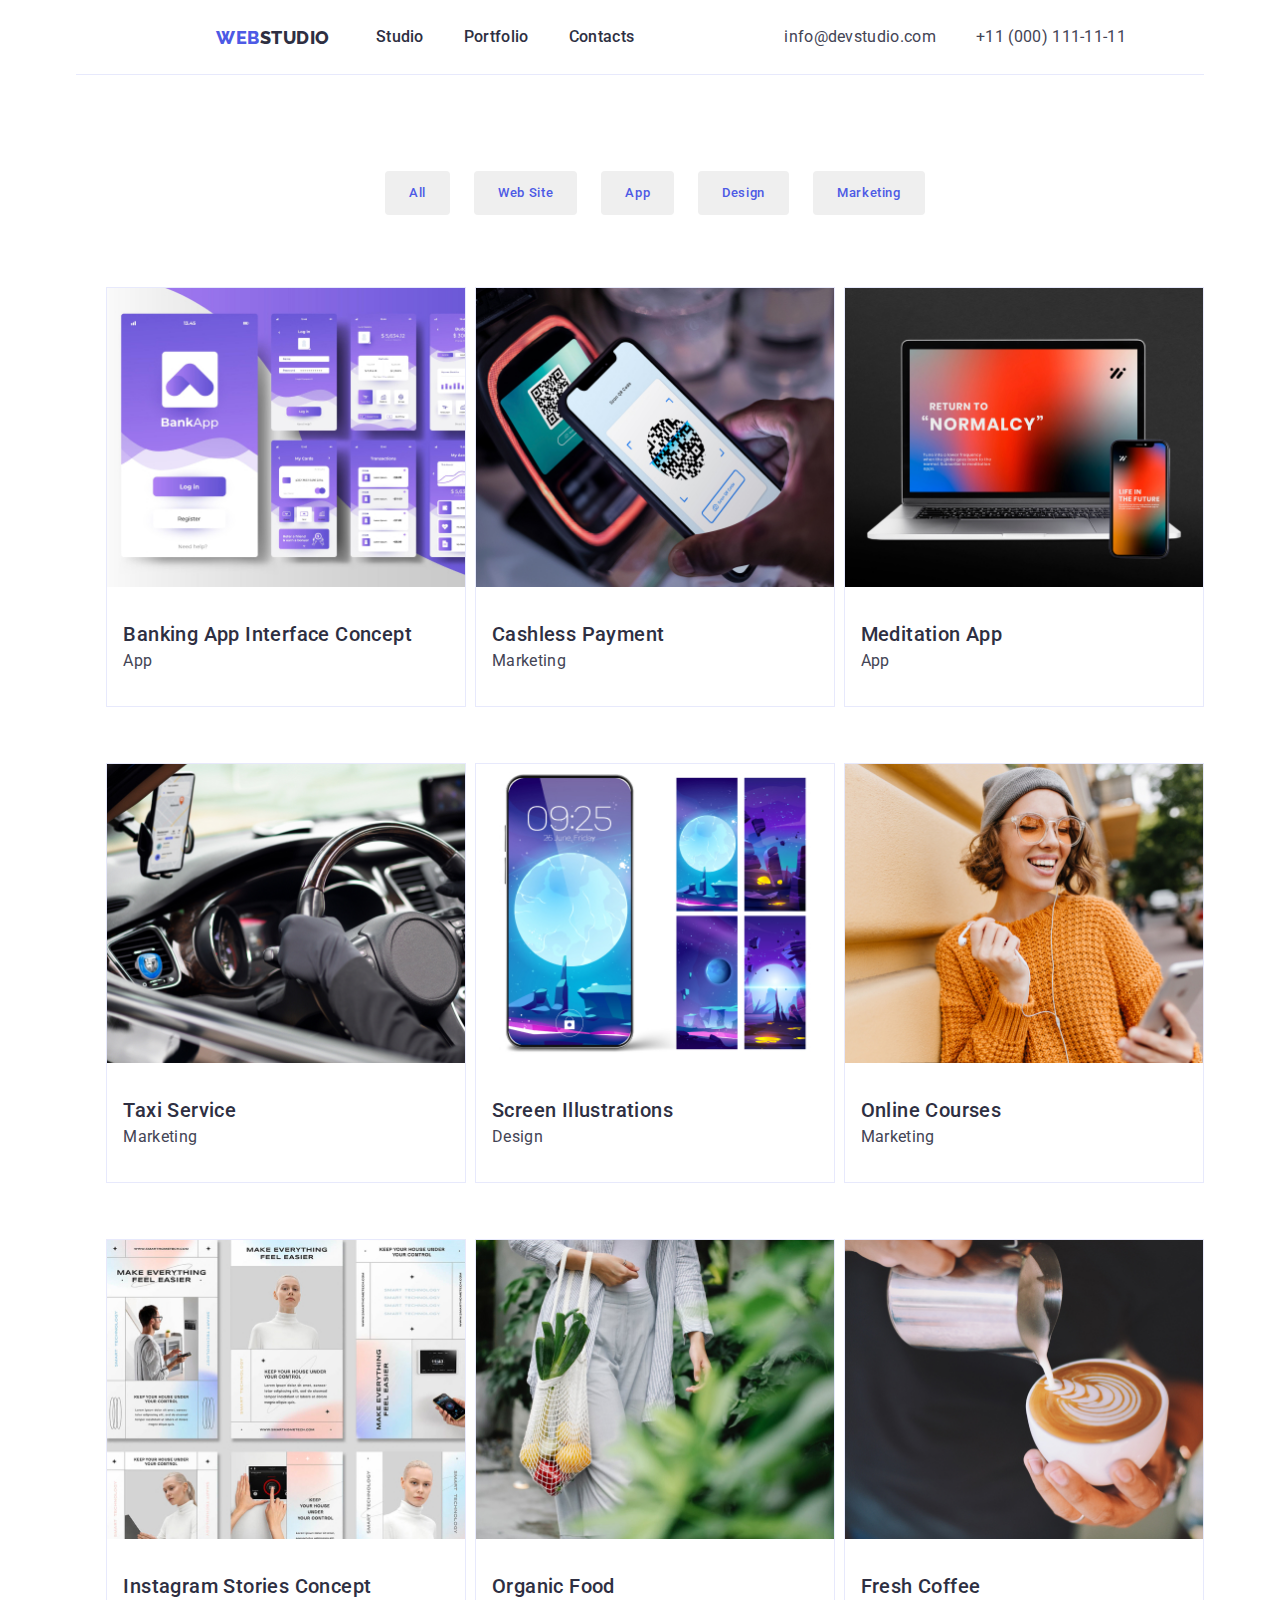
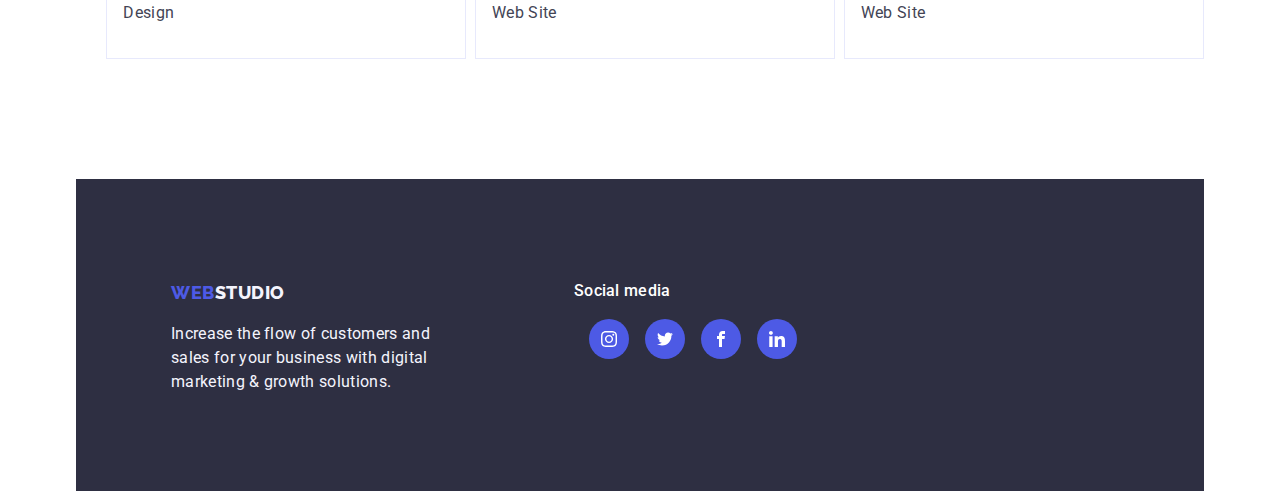
==== portfolio.html @ e287d004 "Initial commit" ====
<!DOCTYPE html>
<html lang="en">
<head>
    <meta charset="UTF-8">
    <meta name="viewport" content="width=device-width, initial-scale=1.0">
    <title>Porfolio</title>

    <link rel="preconnect" href="https://fonts.googleapis.com">
    <link rel="preconnect" href="https://fonts.gstatic.com" crossorigin>
    <link href="https://fonts.googleapis.com/css2?family=Raleway:wght@800&family=Roboto:wght@400;500;700;900&display=swap" rel="stylesheet"/>

    <link rel="stylesheet" href="https://cdnjs.cloudflare.com/ajax/libs/modern-normalize/2.0.0/modern-normalize.min.css" 
        integrity="sha512-4xo8blKMVCiXpTaLzQSLSw3KFOVPWhm/TRtuPVc4WG6kUgjH6J03IBuG7JZPkcWMxJ5huwaBpOpnwYElP/m6wg==" 
        crossorigin="anonymous" referrerpolicy="no-referrer" />

    <link rel="stylesheet" href="./css/styles.css"/>
</head>

<body class="container">
    <!-- HEADING SECTION -->
    <header>
        <div class="header-container container">
            <a class="link" href="./index.html">
                <h4 class="nav-logo"><span class="logo">WEB</span>STUDIO</h4>
            </a>
            <nav>
                <ul class="list nav-list">
                    <li>
                        <a class="link nav-items" href="#">Studio</a>
                    </li>
                    <li>
                        <a class="link nav-items" href="./portfolio.html" target="_blank">Portfolio</a>
                    </li>
                    <li>
                        <a class="link nav-items" href="#">Contacts</a>
                    </li>
                </ul>
            </nav>
            
                <ul class="list contact-list">
                    <li>
                        <a class="link contact-item" href="mailto:info@devstudio.com">
                            info@devstudio.com
                        </a>
                    </li>
                    <li>
                        <a class="link contact-item" href="tel:+11(000)111-11-11">
                            +11 (000) 111-11-11
                        </a>
                    </li>
                </ul>
        </div>
    </header>
    
    <main>
    <!-- FILTER SECTION -->
        <section class="filter-section">
            <div class="filter-container container">
                <button class="filter-button button" type="button">All</button>
                <button class="filter-button button" type="button">Web Site</button>
                <button class="filter-button button" type="button">App</button>
                <button class="filter-button button" type="button">Design</button>
                <button class="filter-button button" type="button">Marketing</button>
            </div>
        </section>
      

    <!-- PROJECT CARDS -->
        <section class="project-section">
            <div class="project-card-container container">
                <ul class="list project-card-list">
                        <li class="project-card">
                            <img src="images/portfolio1.jpg" alt="banking app" />
                            <h3 class="card-titles titles">Banking App Interface Concept</h3>
                            <p class="card-text text">App</p>
                        </li>
                        <li class="project-card">
                            <img src="images/portfolio2.jpg" alt="cashless" />
                            <h3 class="card-titles titles">Cashless Payment</h3>
                            <p class="card-text text">Marketing</p>
                        </li>
                        <li class="project-card">
                            <img src="images/portfolio3.jpg" alt="meditation app" />
                            <h3 class="card-titles titles">Meditation App</h3>
                            <p class="card-text text">App</p>
                        </li>
                  
                        <li class="project-card">
                            <img src="images/portfolio4.jpg" alt="taxi service" />
                            <h3 class="card-titles titles">Taxi Service</h3>
                            <p class="card-text text">Marketing</p>
                        </li>
                        <li class="project-card">
                            <img src="images/portfolio5.jpg" alt="screen illustration" />
                            <h3 class="card-titles titles">Screen Illustrations</h3>
                            <p class="card-text text">Design</p>
                        </li>
                        <li class="project-card">
                            <img src="images/portfolio6.jpg" alt="girl in yellow shirt" />
                            <h3 class="card-titles titles">Online Courses</h3>
                            <p class="card-text text">Marketing</p>
                        </li>
                        <li class="project-card">
                            <img src="images/portfolio7.jpg" alt="instagram stories" />
                            <h3 class="card-titles titles">Instagram Stories Concept</h3>
                            <p class="card-text text">Design</p>
                        </li>
                        <li class="project-card">
                            <img src="images/portfolio8.jpg" alt="organic food" />
                            <h3 class="card-titles titles">Organic Food</h3>
                            <p class="card-text text">Web Site</p>
                        </li>
                        <li class="project-card">
                            <img src="images/portfolio9.jpg" alt="coffee" />
                            <h3 class="card-titles titles">Fresh Coffee</h3>
                            <p class="card-text text">Web Site</p>
                        </li>
                </ul>
            </div>
        </section>
    </main>

    <!-- FOOTER SECTION -->
    <footer class="bg-dark footer">
        <div class="footer-col-1 container">
            <a class="footer-link link" href="./index.html">
                <h4 class="footer-logo"><span class="logo">WEB</span>STUDIO</h4>
            </a>
            <p class="footer-text">Increase the flow of customers and <br />
                sales for your business with digital <br />
                marketing & growth solutions.
            </p>
        </div>
        <div class="footer-col-2 container">
            <div class="footer-socials container">
                <p class="footer-text-socials">Social media</p>
                <div class="footer-list container">
                    <a class="footer-icon" href="#">
                        <svg width="16" height="16">
                            <use href="./images/icons.svg#instagram-2"></use>
                        </svg>
                    </a>
                    <a class="footer-icon" href="#">
                        <svg width="16" height="16">
                            <use href="./images/icons.svg#twitter-1"></use>
                        </svg>
                    </a>
                    <a class="footer-icon" href="#">
                        <svg width="16" height="16">
                            <use href="./images/icons.svg#facebook"></use>
                        </svg>
                    </a>
                    <a class="footer-icon" href="#">
                        <svg width="16" height="16">
                            <use href="./images/icons.svg#linkedin-1"></use>
                        </svg>
                    </a>
                </div>
            </div>
        </div>
    </footer>
</body>
</html>
---- css/styles.css ----
:root {
    --cloud: #F4F4FD;
    --cornflower: #E7E9FC;
    --iris: #4D5AE5;
    --navy-blue: #2E2F42;
    --slate: #434455;
    --ocean: #404BBF;
    --green: #31D0AA;
    --light_slate: #8E8F99;
}

*,
*::before,
*::after {
    box-sizing: border-box;
    margin: 0;
    padding: 0;
}

body {
    font-family: "Roboto", sans-serif;
    /* width: 1440px; */
    /* max-width: 100%; */
}

.container {
    width: 1158px;
    margin: 0 auto;
    padding: 0 15px;
}

img {
    display: block;
    max-width: 100%;
}

.section {
    padding-top: 120px;
}

/* GENERAL STYLING */
.link {
    text-decoration: none;
}

.link:hover, 
.link:active,
.link:focus {
    color: var(--ocean);
}

.list {
    list-style: none;
    padding-left: 0;
}

.logo {
    font-family: "Raleway", sans-serif;
    color: var(--iris);
    font-size: 18px;
    font-weight: 800;
    line-height: 1.3; /* 116.667% */
    letter-spacing: 0.54px;
    text-transform: uppercase;
}

.bg-dark {
    background-color: var(--navy-blue);
}

.main-title {
    color: var(--navy-blue);
    font-size: 36px;
    font-weight: 700;
    line-height: 40px; /* 111.111% */
    letter-spacing: 0.72px;
    text-transform: capitalize;
    text-align: center;
}

.titles {
    color: var(--navy-blue);
    font-size: 20px;
    font-weight: 500;
    line-height: 1.5; /* 120% */
    letter-spacing: 0.4px;
}

.text {
    color: var(--slate);
    line-height: 1.5; /* 150% */
    letter-spacing: 0.32px;
}

.button {
    cursor: pointer;
    font-family: "Roboto", sans-serif;
}


/* NAVIGATION STYLING */
.nav-logo {
    font-family: "Raleway", sans-serif;
    color: var(--navy-blue);
    font-size: 18px;
    font-weight: 800;
    line-height: 1.3; /* 116.667% */
    letter-spacing: 0.54px;
    text-transform: uppercase;
    padding-top: 25.5px;
    padding-bottom: 25.5px;
    margin-left: 125px;
}

.nav-list {
    display: flex;
    justify-content: center;
    gap: 40px;
    margin-left: 46px;
} 

.nav-items {
    color: var(--navy-blue);
    font-weight: 500;
    line-height: 1.5; /* 150% */
    letter-spacing: 0.32px;
}

.contact-list {
    display: flex;
    justify-content: center;
    gap: 40px;
    margin-left: 150px;
}

.contact-item {
    color: var(--slate);
    line-height: 1.5; /* 150% */
    letter-spacing: 0.32px;
}

.header-container {
    display: flex;
    align-items: center;
    border-bottom: 1px solid var(--CORNFLOWER, #E7E9FC);
    background: var(--WHITE, #FFF);
}

header {
    display: flex;
}

/* HERO SECTION STYLING */
.hero-text {
    color: white;
    font-size: 56px;
    font-weight: 700;
    line-height: 60px; /* 107.143% */
    letter-spacing: 1.12px;
    text-align: center;
    padding-bottom: 48px;
}

.hero-button {
    font-weight: 500;
    line-height: 1.5; /* 150% */
    letter-spacing: 0.64px;
    color: white;
    background: var(--iris);
    border-radius: 4px;
    border: none;
    display: block;
    margin: 0 auto;
    padding: 16px 32px;
}

.hero-button:focus,
.hero-button:active,
.hero-button:hover {
    background: var(--ocean);
    box-shadow: 0 0 10px 5px rgba(46, 47, 66, .45)
}

.hero-container {
    padding-top: 188px;
    padding-bottom: 188px;
    background: linear-gradient(to bottom, 
    rgba(46, 47, 66, 0.7), 
    rgba(46, 47, 66, 0.7)),
    url("../images/people-office\ 1.jpg");
    background-size: cover;
}


/* PORTFOLIO BUTTONS */
.filter-button {
    color: var(--iris);
    font-weight: 500;
    line-height: 1.5; /* 150% */
    letter-spacing: 0.64px;
    border-radius: 4px;
    border: none;
    border-radius: 4px;
    padding: 12px 24px;
}

.filter-button:hover,
.filter-button:focus,
.filter-buttons:active {
    color: white;
    background-color: var(--ocean);
    cursor: pointer;
    box-shadow: 0 0 10px 5px rgba(46, 47, 66, .45);
}

.filter-container {
    display: flex;
    gap: 24px;
    justify-content: center;
}

.filter-section {
    padding-top: 96px;
    padding-bottom: 72px;
}

/* PORTFOLIO PROJECT CARDS */
.project-card-list {
    display: flex;
    flex-wrap: wrap;
    justify-content: center;
    gap: 8px;
    padding-left: 15px;
    padding-right: 15px;
}

.project-card {
    width: 360px;
    height: 420px;
    padding-bottom: 0px;
    margin: 0 auto;
    border: 1px solid var(--CORNFLOWER, #E7E9FC);
    background: var(--WHITE, #FFF); 
    margin-bottom: 48px;
}

.project-card:hover,
.project-card:active,
.project-card:focus {
    box-shadow: 10px 10px 8px 5px rgba(46, 47, 66, .45);
    cursor: pointer;
}

.project-section {
    padding-bottom: 72px;
}

.card-titles {
    padding-top: 32px;
    padding-left: 16px;
    padding-right: 16px;
}

.card-text {
    padding-bottom: 32px;
    padding-left: 16px;
    padding-right: 16px;
}

/* BENEFIT SECTION STYLING */
.benefit-list {
    display: flex;
    justify-content: center;
    gap: 24px;
    flex-shrink: 1;
}

.benefits-container {
    padding-left: 50px;
    padding-right: 50px;
}

.benefits-icon {
    padding: 24px 0;
    text-align: center;
    border-radius: 4px;
    background: var(--CLOUD, #F4F4FD);
}

/* WHAT WE ARE DOING SECTION STYLING */
.services-list {
    display: flex;
    justify-content: center;
    gap: 20px;
    flex-shrink: 1;
}

/* OUR TEAM SECTION STYLING */
.team-list {
    display: flex;
    justify-content: center;
    align-items: center;
    gap: 32px;
}

.main-title {
    margin-bottom: 72px;
}

.team-titles,
.team-text {
    text-align: center;
}

.team-titles {
    margin-top: 32px;
}

.card {
    max-width: 264px;
    margin: 0 auto;
    border-radius: 0px 0px 4px 4px;
    background: var(--WHITE, #FFF);
    box-shadow: 0px 2px 1px 0px rgba(46, 47, 66, 0.08), 
                0px 1px 1px 0px rgba(46, 47, 66, 0.16), 
                0px 1px 6px 0px rgba(46, 47, 66, 0.08);
    flex-shrink: 1;
}

.team-container {
    background-color: var(--cloud);
    padding-top: 120px;
    padding-bottom: 120px;
    padding-left: 50px;
    padding-right: 50px;
}

.team-socials {
    display: flex;
    justify-content: center;
    gap: 14px;
    padding-top: 8px;
}

.team-icon {
    background-color: var(--iris);
    border-radius: 50%;
    height: 40px;
    width: 40px;
    display: flex;
    align-items: center;
    justify-content: center;
    margin-bottom: 32px;
    fill: white;
}

.team-icon:hover,
.team-icon:focus,
.team-icon:active {
    background-color:#31D0AA
}


/* CUSTOMERS STYLING */
.customers h2{
    color: var(--NAVY-BLUE, #2E2F42);
    text-align: center;
    font-size: 36px;
    font-weight: 700;
    line-height: 40px; /* 111.111% */
    letter-spacing: 0.72px;
    padding-top: 120px;
    padding-bottom: 72px;
}

.customers {
    background: #FFF;
}

.customer-icon {    
    display: flex;
    margin: 0 auto;
    padding-bottom: 120px;
    padding-left: 60px;
    gap: 12px;
}

.customer-logo:hover,
.customer-logo:focus,
.customer-logo:active,
.customer-items:hover,
.customer-items:focus,
.customer-items:active {
    fill: var(--ocean);
    border: 1px solid var(--ocean);
    width: 158px;
    height: 78px;
    border-radius: 4px;
}

.customer-items {
    width: 158px;
    height: 78px;
    border-radius: 4px;
    border: 1px solid var(--LIGHT-SLATE, #8E8F99);
}

.customer-logo {
    padding: 16px 32px;
    fill: var(--light_slate);
    display:flex;
    margin: 0 auto;
}


/* FOOTER STYLING */
.footer-logo {
    font-family: "Raleway", sans-serif;
    color: var(--cloud);
    font-size: 18px;
    font-weight: 800;
    line-height: 1.3; /* 116.667% */
    letter-spacing: 0.54px;
    text-transform: uppercase;
    padding-bottom: 17.5px;
    padding-left: 80px;
    padding-top: 101.5px;
    padding-right: 259px;
}

.footer-text {
    color: var(--cloud);
    line-height: 1.5; /* 150% */
    letter-spacing: 0.32px;
    padding-left: 80px;
    padding-bottom: 100px;
 
}

footer {
    display: flex;
    height: 312px;
}

.footer-col-1 {
    display: flex;
    flex-direction: column;
}

.footer-col-2 {
    display: flex;
    flex-direction: column;
}

.footer-socials {
    display: flex;
    flex-direction: column;
    margin: 0;
    padding: 0;
}

.footer-text-socials {
    color: white;
    font-weight: 500;
    line-height: 24px; /* 150% */
    letter-spacing: 0.32px;
    display: flex;
    padding-bottom: 16px;
    padding-top: 100px;
}

.footer-list {
    display: flex;
    gap: 16px;
}

.footer-icon {
    background-color: var(--iris);
    border-radius: 50%;
    height: 40px;
    width: 40px;
    display: flex;
    align-items: center;
    justify-content: center;
    margin-bottom: 32px;
    fill: white;
}

.footer-icon:hover,
.footer-icon:focus,
.footer-icon:active {
    background-color:#31D0AA
}
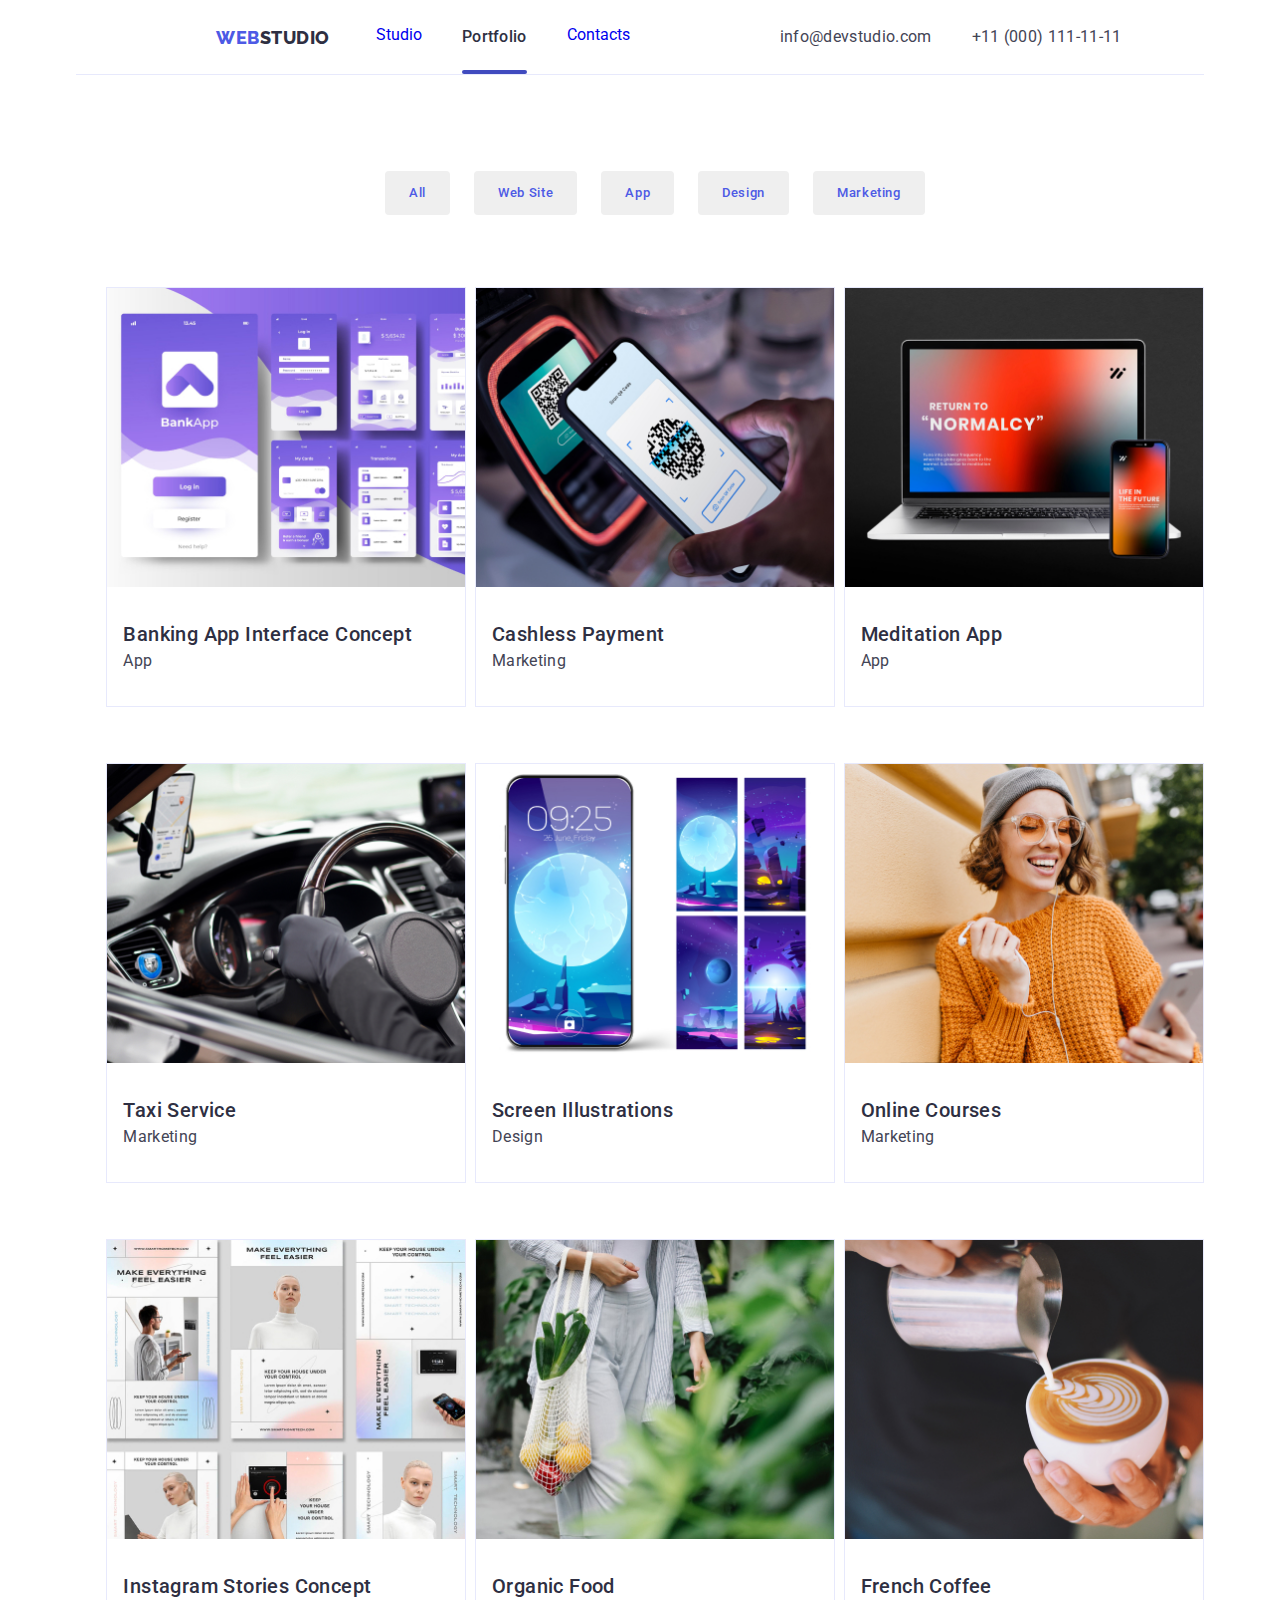
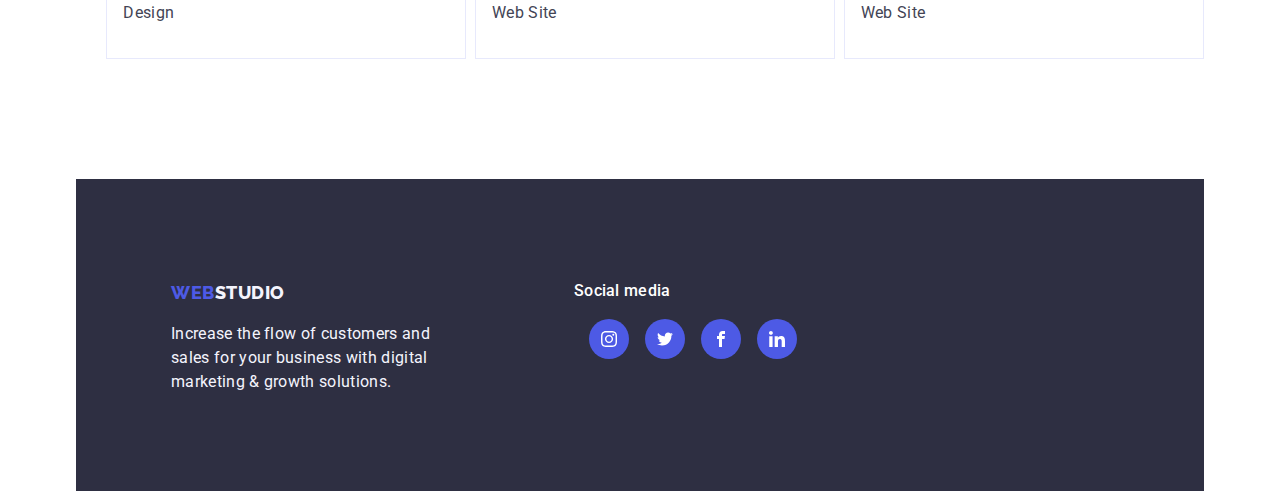
==== commit 4f62945a: "update styles and html" ====
--- a/portfolio.html
+++ b/portfolio.html
@@ -26,10 +26,10 @@
             <nav>
                 <ul class="list nav-list">
                     <li>
-                        <a class="link nav-items" href="#">Studio</a>
-                    </li>
-                    <li>
-                        <a class="link nav-items" href="./portfolio.html" target="_blank">Portfolio</a>
+                        <a class="link nav-items" href="./index.html">Studio</a>
+                    </li>
+                    <li>
+                        <a class="link nav-items active" href="./portfolio.html" target="_blank">Portfolio</a>
                     </li>
                     <li>
                         <a class="link nav-items" href="#">Contacts</a>
@@ -70,49 +70,130 @@
             <div class="project-card-container container">
                 <ul class="list project-card-list">
                         <li class="project-card">
-                            <img src="images/portfolio1.jpg" alt="banking app" />
+                            <div class="project-image">
+                                <img class="card-image" src="images/portfolio1.jpg" alt="banking app" />
+                                <div class="project-image-caption">
+                                    <p>
+                                        Lorem ipsum dolor sit, amet consectetur adipisicing elit. 
+                                        Error ducimus doloribus earum? Maiores quisquam earum autem,
+                                        minima natus aperiam sunt architecto fugit dolorum et? 
+                                        Consequuntur alias facilis odio nulla quod?
+                                    </p>
+                                </div>
+                            </div>
                             <h3 class="card-titles titles">Banking App Interface Concept</h3>
                             <p class="card-text text">App</p>
                         </li>
                         <li class="project-card">
-                            <img src="images/portfolio2.jpg" alt="cashless" />
+                            <div class=" project-image">
+                                <img class="card-image" src="images/portfolio2.jpg" alt="cashless" />
+                                <div class="project-image-caption">
+                                    <p>
+                                        14 Stylish and User-Friendly App Design Concepts · 
+                                        Task Manager App · Calorie Tracker App · 
+                                        Exotic Fruit Ecommerce App · Cloud Storage App
+                                    </p>
+                                </div>
+                            </div>
                             <h3 class="card-titles titles">Cashless Payment</h3>
                             <p class="card-text text">Marketing</p>
                         </li>
                         <li class="project-card">
-                            <img src="images/portfolio3.jpg" alt="meditation app" />
+                            <div class="project-image">
+                                <img clas="card-image" src="images/portfolio3.jpg" alt="meditation app" />
+                                <div class="project-image-caption">
+                                    <p>
+                                        Lorem ipsum dolor, sit amet consectetur adipisicing elit. 
+                                        Aperiam delectus magni voluptate ducimus suscipit praesentium et fugit inventore mollitia nam,
+                                        voluptatibus, esse nulla eveniet odit nobis, dolorum perspiciatis adipisci enim.
+                                    </p>
+                                </div>
+                            </div>
                             <h3 class="card-titles titles">Meditation App</h3>
                             <p class="card-text text">App</p>
                         </li>
-                  
-                        <li class="project-card">
-                            <img src="images/portfolio4.jpg" alt="taxi service" />
+                        <li class="project-card">
+                            <div class="project-image">
+                                <img clas="card-image" src="images/portfolio4.jpg" alt="taxi service" />
+                                <div class="project-image-caption">
+                                    <p>
+                                        Lorem ipsum dolor, sit amet consectetur adipisicing elit. 
+                                        Aperiam delectus magni voluptate ducimus suscipit praesentium et fugit inventore mollitia nam,
+                                        voluptatibus, esse nulla eveniet odit nobis, dolorum perspiciatis adipisci enim.
+                                    </p>
+                                </div>
+                            </div>
                             <h3 class="card-titles titles">Taxi Service</h3>
                             <p class="card-text text">Marketing</p>
                         </li>
                         <li class="project-card">
-                            <img src="images/portfolio5.jpg" alt="screen illustration" />
+                            <div class="project-image">
+                                <img clas="card-image" src="images/portfolio5.jpg" alt="screen illustration" />
+                                <div class="project-image-caption">
+                                    <p>
+                                        Lorem ipsum dolor, sit amet consectetur adipisicing elit. 
+                                        Aperiam delectus magni voluptate ducimus suscipit praesentium et fugit inventore mollitia nam,
+                                        voluptatibus, esse nulla eveniet odit nobis, dolorum perspiciatis adipisci enim.
+                                    </p>
+                                </div>
+                            </div>
                             <h3 class="card-titles titles">Screen Illustrations</h3>
                             <p class="card-text text">Design</p>
                         </li>
                         <li class="project-card">
-                            <img src="images/portfolio6.jpg" alt="girl in yellow shirt" />
+                            <div class="project-image">
+                                <img clas="card-image" src="images/portfolio6.jpg" alt="girl in yellow shirt" />
+                                <div class="project-image-caption">
+                                    <p>
+                                        Lorem ipsum dolor, sit amet consectetur adipisicing elit. 
+                                        Aperiam delectus magni voluptate ducimus suscipit praesentium et fugit inventore mollitia nam,
+                                        voluptatibus, esse nulla eveniet odit nobis, dolorum perspiciatis adipisci enim.
+                                    </p>
+                                </div>
+                            </div>
                             <h3 class="card-titles titles">Online Courses</h3>
                             <p class="card-text text">Marketing</p>
                         </li>
                         <li class="project-card">
-                            <img src="images/portfolio7.jpg" alt="instagram stories" />
+                            <div class="project-image">
+                                <img clas="card-image" src="images/portfolio7.jpg" alt="instagram stories" />
+                                <div class="project-image-caption">
+                                    <p>
+                                        Lorem ipsum dolor, sit amet consectetur adipisicing elit. 
+                                        Aperiam delectus magni voluptate ducimus suscipit praesentium et fugit inventore mollitia nam,
+                                        voluptatibus, esse nulla eveniet odit nobis, dolorum perspiciatis adipisci enim.
+                                    </p>
+                                </div>
+                            </div>
                             <h3 class="card-titles titles">Instagram Stories Concept</h3>
                             <p class="card-text text">Design</p>
                         </li>
                         <li class="project-card">
-                            <img src="images/portfolio8.jpg" alt="organic food" />
+                            <div class="project-image">
+                                <img clas="card-image" src="images/portfolio8.jpg" alt="organic food" />
+                                <div class="project-image-caption">
+                                    <p>
+                                        Lorem ipsum dolor, sit amet consectetur adipisicing elit. 
+                                        Aperiam delectus magni voluptate ducimus suscipit praesentium et fugit inventore mollitia nam,
+                                        voluptatibus, esse nulla eveniet odit nobis, dolorum perspiciatis adipisci enim.
+                                    </p>
+                                </div>
+                            </div>
                             <h3 class="card-titles titles">Organic Food</h3>
                             <p class="card-text text">Web Site</p>
                         </li>
                         <li class="project-card">
-                            <img src="images/portfolio9.jpg" alt="coffee" />
-                            <h3 class="card-titles titles">Fresh Coffee</h3>
+                            <div class="project-image">
+                                <img clas="card-image" src="images/portfolio9.jpg" alt="coffee" />
+                                <div class="project-image-caption">
+                                    <p>
+                                        Lorem ipsum dolor, sit amet consectetur adipisicing elit. 
+                                        Aperiam delectus magni voluptate ducimus suscipit praesentium et fugit inventore mollitia nam,
+                                        voluptatibus, esse nulla eveniet odit nobis, dolorum perspiciatis adipisci enim.
+                                    </p>
+                                </div>
+                            </div>
+                            <h3 class="card-titles titles">French Coffee</h3>
                             <p class="card-text text">Web Site</p>
                         </li>
                 </ul>
--- a/css/styles.css
+++ b/css/styles.css
@@ -119,11 +119,31 @@
     margin-left: 46px;
 } 
 
-.nav-items {
+.active {
     color: var(--navy-blue);
     font-weight: 500;
     line-height: 1.5; /* 150% */
     letter-spacing: 0.32px;
+    position: relative;
+}
+
+.active::after {
+    content:" ";
+    width: 100%;
+    height: 4px;
+    background-color: var(--ocean);
+    border-radius: 2px;
+    position: absolute;
+    left: 0;
+    bottom: -28px;
+}
+
+.active:hover::after,
+.active:focus::after,
+.active:active::after {
+    width: 100%;
+    transition: width 0.2s linear;
+    opacity: 1;
 }
 
 .contact-list {
@@ -191,6 +211,49 @@
     background-size: cover;
 }
 
+.modal {
+    display: none;
+    background-color:rgba(46, 47, 66, 0.4);
+    position: fixed;
+    z-index: 1;
+    top: 0;
+    left: 0;
+    width: 100%;
+    height: 100%;
+    justify-content: center;
+    align-items: center;
+    overflow: auto;
+}
+
+.data-modal {
+    width: 408px;
+    height: 584px;
+    border-radius: 4px;
+    background: var(--DAIRY, #FCFCFC);
+    box-shadow: 0px 2px 1px 0px rgba(0, 0, 0, 0.20), 
+                0px 1px 3px 0px rgba(0, 0, 0, 0.12), 
+                0px 1px 1px 0px rgba(0, 0, 0, 0.14);
+    margin-top: 180px;
+    margin-bottom:13px;
+    z-index: 2;
+    position: absolute;
+    box-sizing: border-box;
+}
+
+.modal-button {
+    position: absolute;
+    width: 24px;
+    height: 24px;
+    fill: var(--CORNFLOWER, #E7E9FC);
+    border-radius: 50%;
+    display: flex;
+    justify-content: center;
+    align-items: center;
+    float: right;
+    margin: 24px;
+    border: none;
+}
+
 
 /* PORTFOLIO BUTTONS */
 .filter-button {
@@ -251,8 +314,19 @@
     cursor: pointer;
 }
 
+.project-card:hover .project-image-caption {
+    opacity: 1;
+    transform: translateY(0);
+}
+
 .project-section {
     padding-bottom: 72px;
+}
+
+.card-image {
+    width: 100%;
+    display: block;
+    overflow: hidden;
 }
 
 .card-titles {
@@ -266,6 +340,29 @@
     padding-left: 16px;
     padding-right: 16px;
 }
+
+.project-image {
+    position: relative;
+    overflow: hidden;
+}
+
+.project-image-caption {
+    position: absolute;
+    background-color: rgba(77, 90, 229, 1);
+    color: white;
+    width: 100%;
+    height: 100%;
+    top: 0;
+    left: 0;
+    opacity: 0;
+    transform: translateY(100%);
+    transition: transform 250ms cubic-bezier(0.4, 0, 0.2, 1);
+}
+
+.project-image-caption p {
+    padding: 40px 32px;
+}
+
 
 /* BENEFIT SECTION STYLING */
 .benefit-list {
